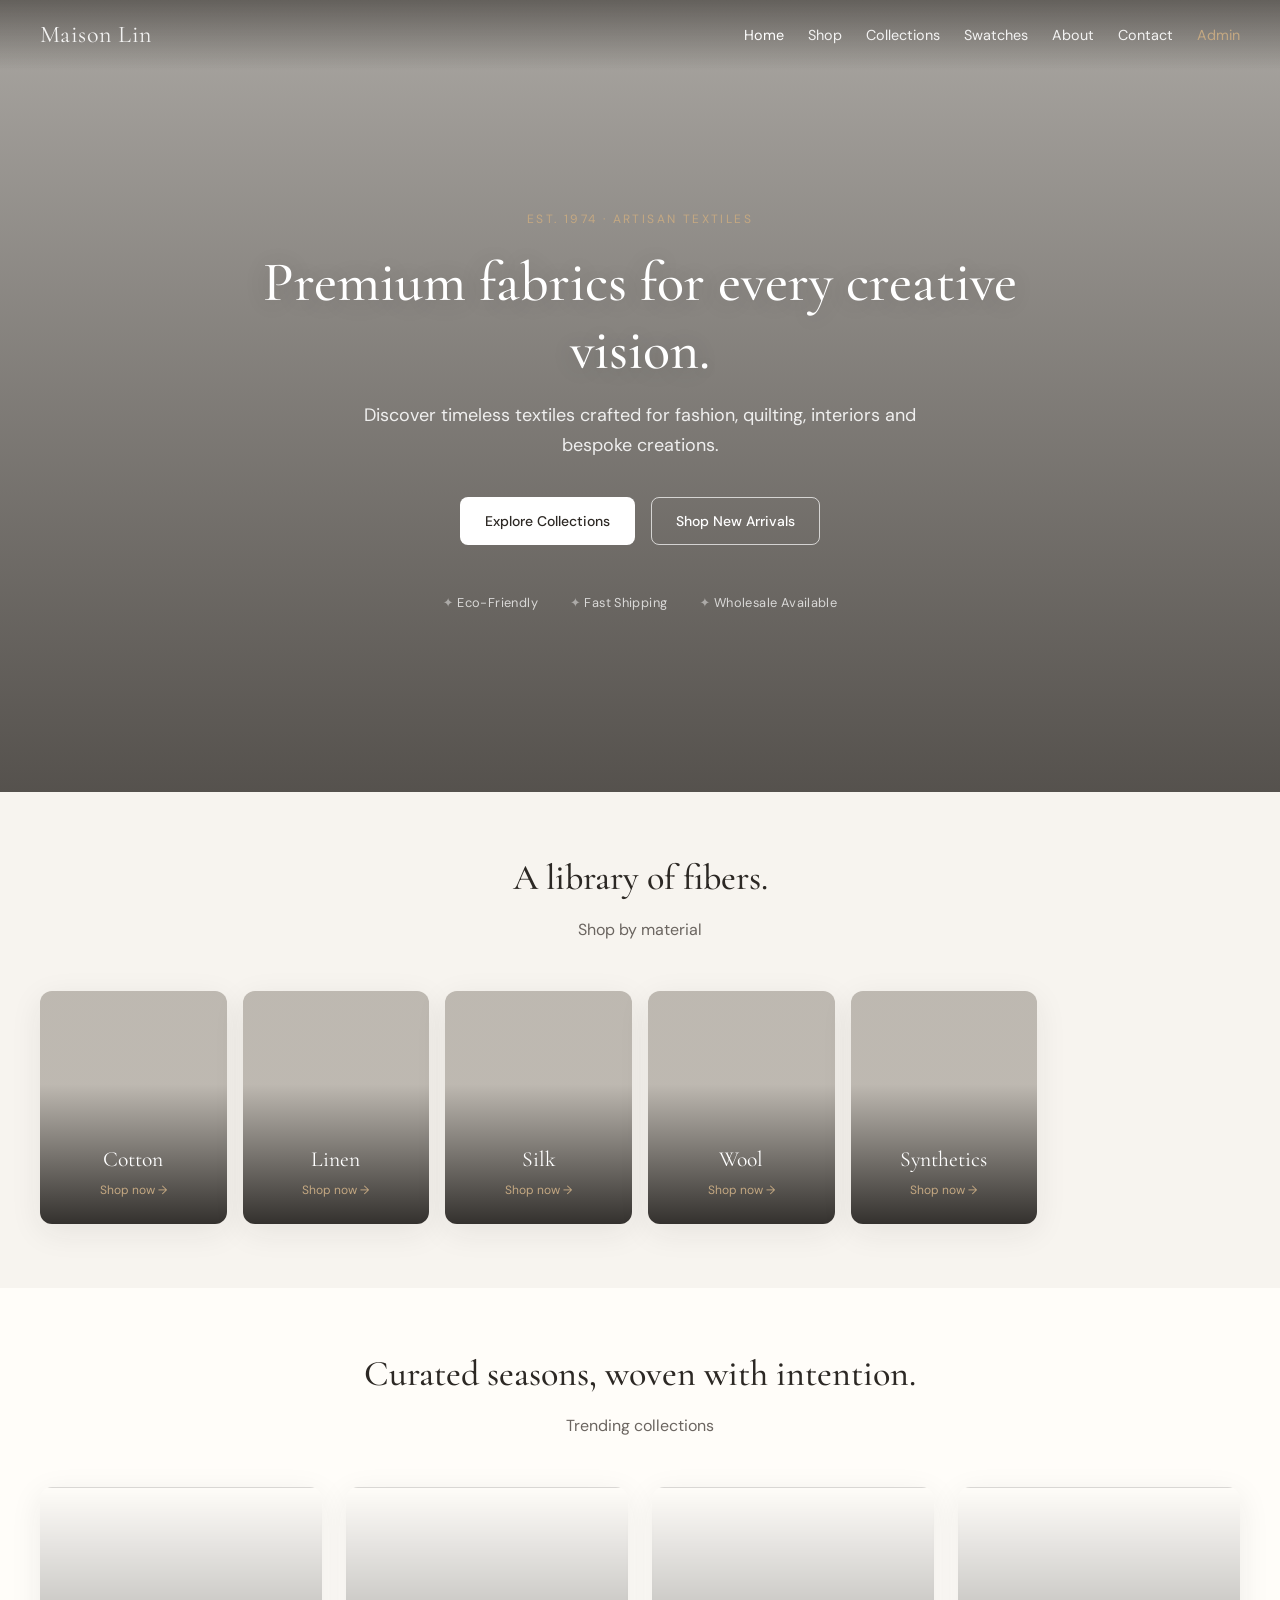
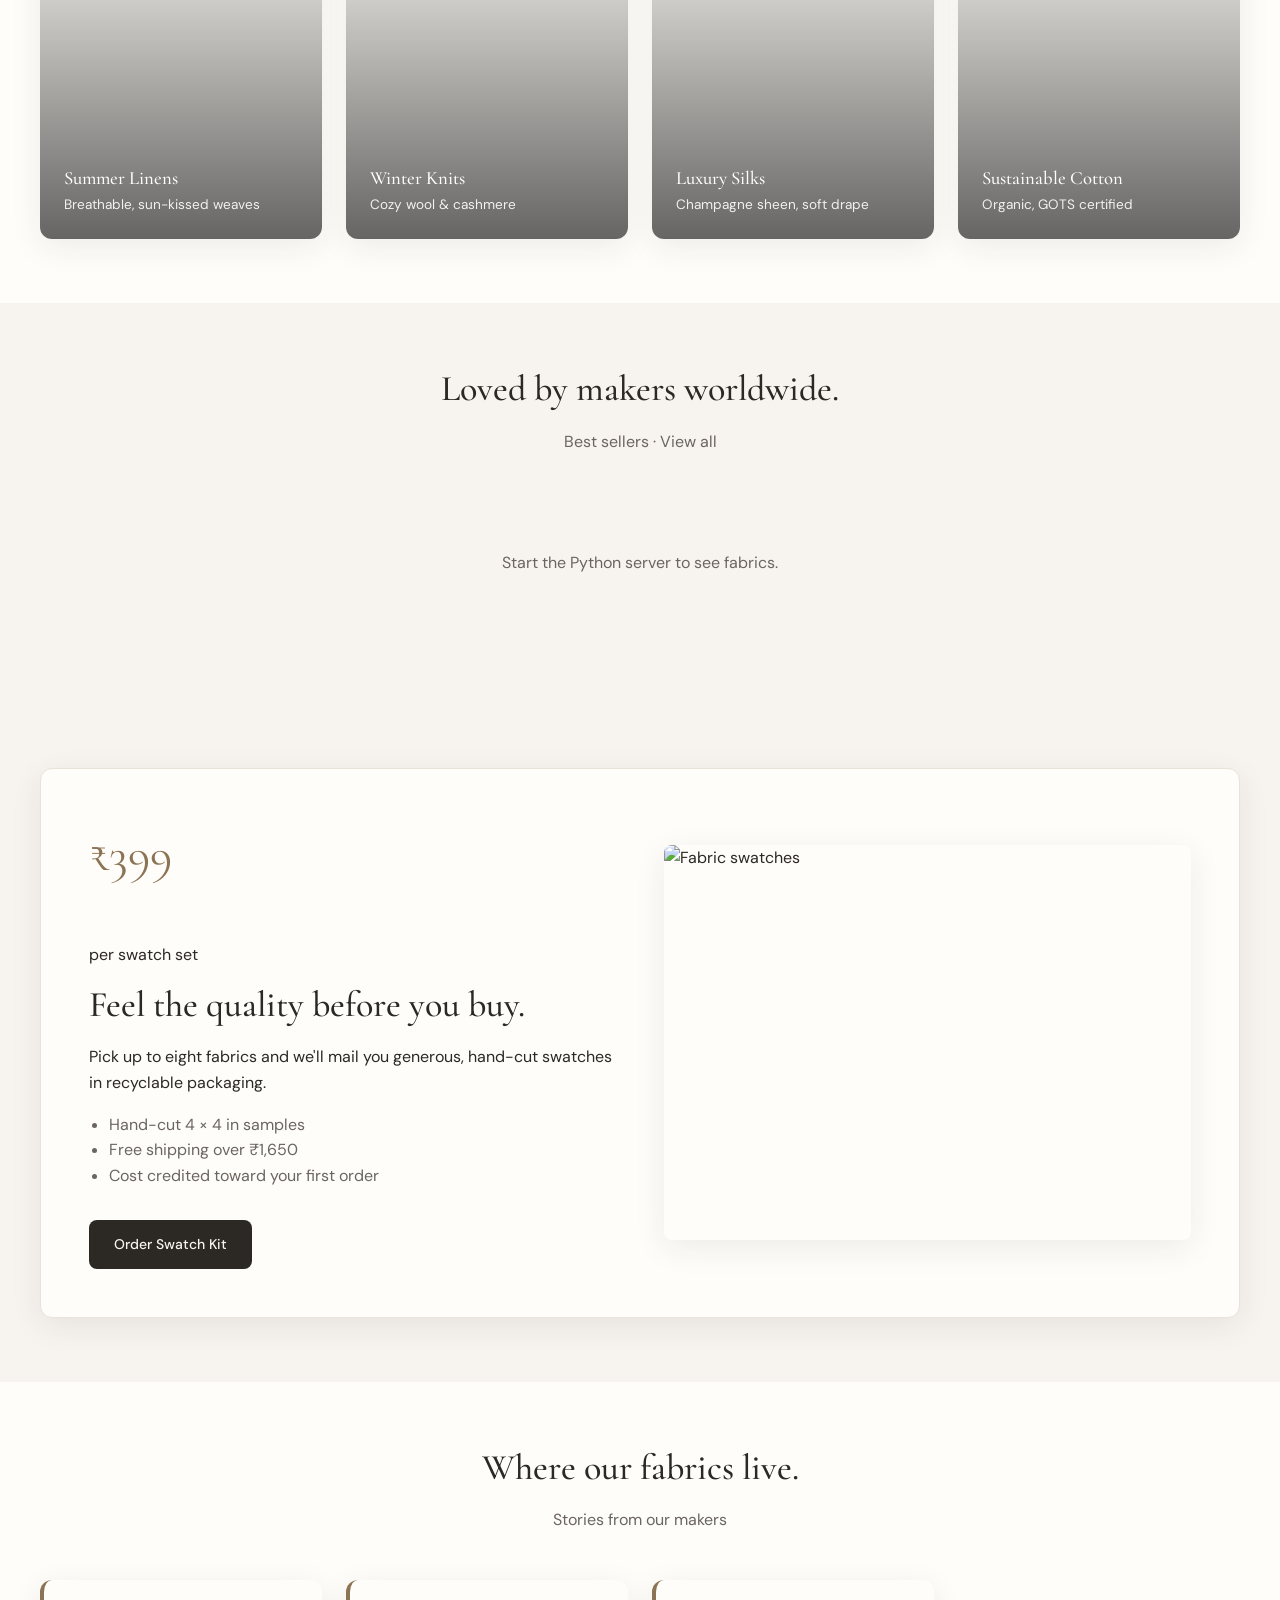
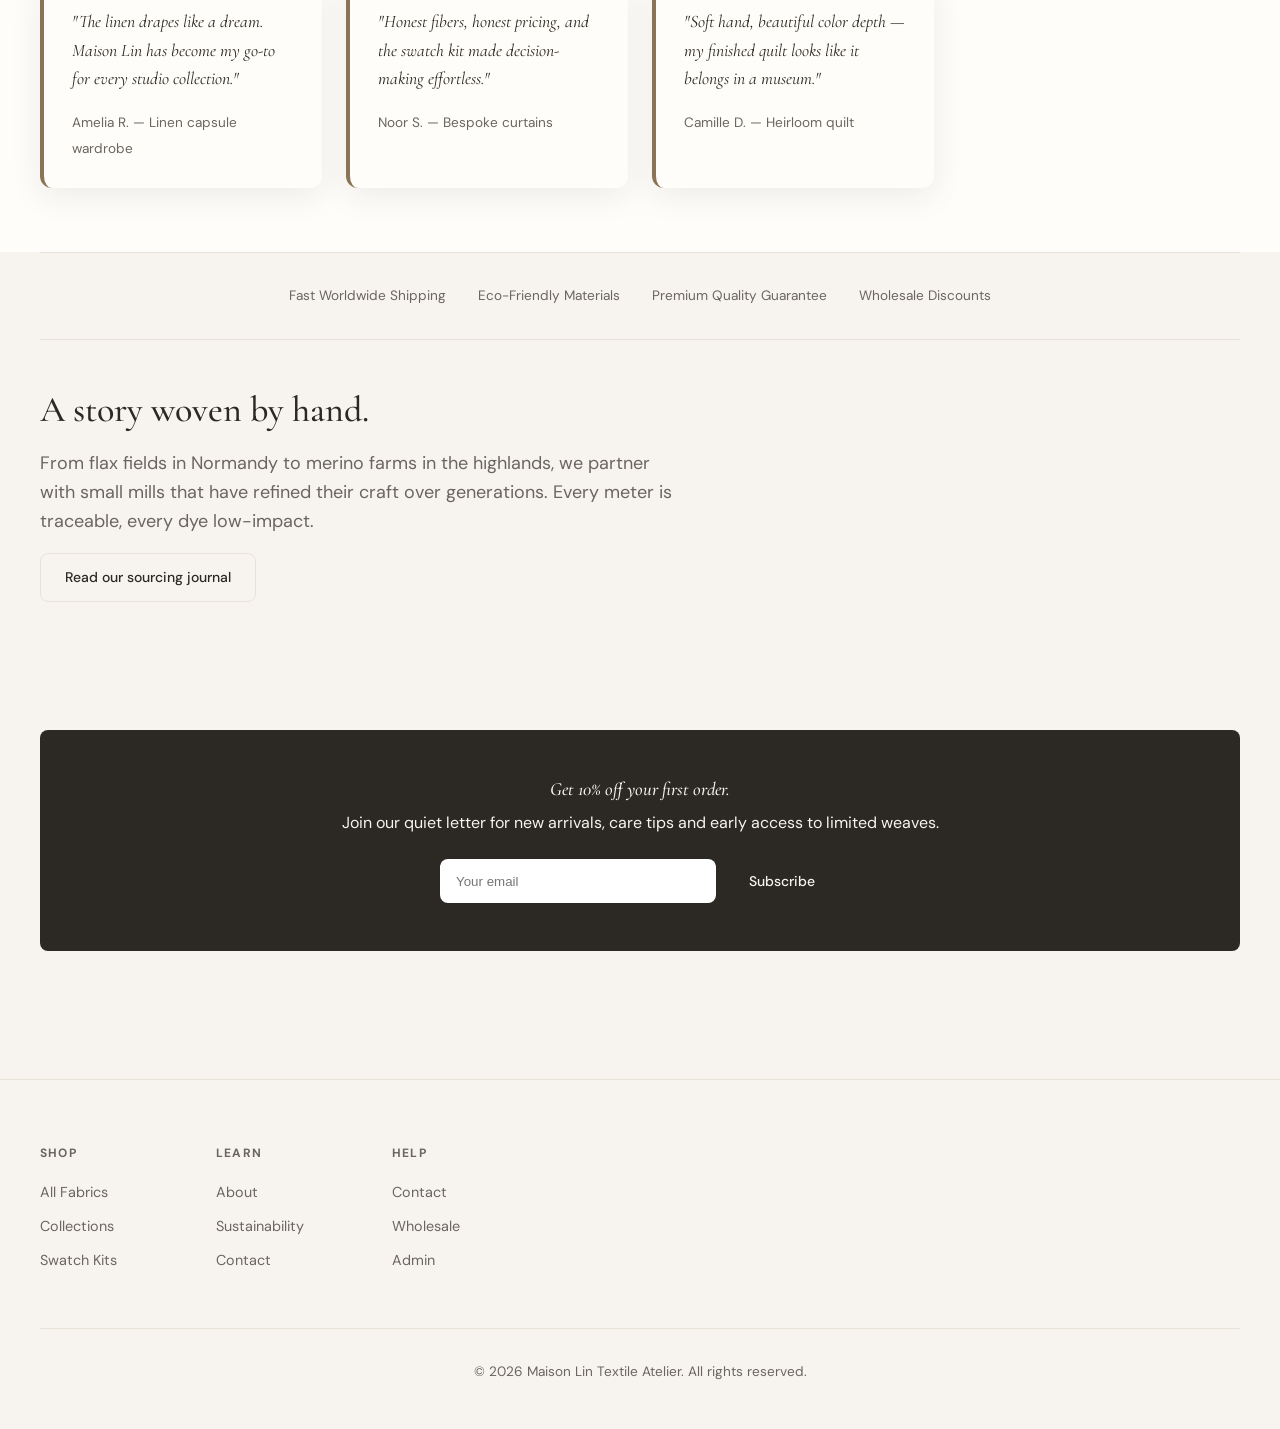
==== frontend/index.html @ 92f647b7 "Initial commit: prepare repo for push (ignore env and uploads)" ====
<!DOCTYPE html>
<html lang="en">
<head>
  <meta charset="UTF-8" />
  <meta name="viewport" content="width=device-width, initial-scale=1.0" />
  <title>Maison Lin — Premium Fabrics</title>
  <link rel="preconnect" href="https://fonts.googleapis.com" />
  <link rel="preconnect" href="https://fonts.gstatic.com" crossorigin />
  <link href="https://fonts.googleapis.com/css2?family=Cormorant+Garamond:ital,wght@0,400;0,500;1,400&family=DM+Sans:wght@400;500&display=swap" rel="stylesheet" />
  <link rel="stylesheet" href="css/styles.css" />
</head>
<body class="page-home">
  <header class="site-header site-header--transparent">
    <div class="container site-header__inner">
      <a href="index.html" class="logo">Maison Lin</a>
      <nav class="nav">
        <a href="index.html" class="is-active">Home</a>
        <a href="shop.html">Shop</a>
        <a href="collections.html">Collections</a>
        <a href="swatches.html">Swatches</a>
        <a href="about.html">About</a>
        <a href="contact.html">Contact</a>
        <a href="admin.html" class="nav-admin">Admin</a>
      </nav>
    </div>
  </header>

  <main>
    <section class="hero-banner">
      <div class="hero-banner__bg" aria-hidden="true"></div>
      <div class="hero-banner__content container">
        <p class="hero__eyebrow">Est. 1974 · Artisan textiles</p>
        <h1>Premium fabrics for every creative vision.</h1>
        <p class="hero__subtitle">Discover timeless textiles crafted for fashion, quilting, interiors and bespoke creations.</p>
        <div class="hero__actions">
          <a href="collections.html" class="btn btn--light">Explore Collections</a>
          <a href="shop.html" class="btn btn--outline-light">Shop New Arrivals</a>
        </div>
        <div class="hero__badges">
          <span>Eco-Friendly</span>
          <span>Fast Shipping</span>
          <span>Wholesale Available</span>
        </div>
      </div>
    </section>

    <section class="section container">
      <div class="section__header">
        <h2>A library of fibers.</h2>
        <p>Shop by material</p>
      </div>
      <div class="material-grid">
        <a href="shop.html?material=Cotton" class="material-tile material-tile--cotton"><span>Cotton</span><small>Shop now →</small></a>
        <a href="shop.html?material=Linen" class="material-tile material-tile--linen"><span>Linen</span><small>Shop now →</small></a>
        <a href="shop.html?material=Silk" class="material-tile material-tile--silk"><span>Silk</span><small>Shop now →</small></a>
        <a href="shop.html?material=Wool" class="material-tile material-tile--wool"><span>Wool</span><small>Shop now →</small></a>
        <a href="shop.html?material=Synthetic" class="material-tile material-tile--synthetic"><span>Synthetics</span><small>Shop now →</small></a>
      </div>
    </section>

    <section class="section section--alt">
      <div class="container">
        <div class="section__header">
          <h2>Curated seasons, woven with intention.</h2>
          <p>Trending collections</p>
        </div>
        <div class="collection-cards">
          <a href="shop.html?material=Linen" class="collection-card" style="background-image:linear-gradient(to top,rgba(0,0,0,.6),transparent),url(https://ivory-weave-emporium.lovable.app/assets/coll-summer-DHcWFAnR.jpg)">
            <div><h3>Summer Linens</h3><p>Breathable, sun-kissed weaves</p></div>
          </a>
          <a href="shop.html?material=Wool" class="collection-card" style="background-image:linear-gradient(to top,rgba(0,0,0,.6),transparent),url(https://ivory-weave-emporium.lovable.app/assets/coll-winter-CS2j2F5r.jpg)">
            <div><h3>Winter Knits</h3><p>Cozy wool &amp; cashmere</p></div>
          </a>
          <a href="shop.html?material=Silk" class="collection-card" style="background-image:linear-gradient(to top,rgba(0,0,0,.6),transparent),url(https://ivory-weave-emporium.lovable.app/assets/coll-silk-BgEM3K8B.jpg)">
            <div><h3>Luxury Silks</h3><p>Champagne sheen, soft drape</p></div>
          </a>
          <a href="shop.html?material=Cotton" class="collection-card" style="background-image:linear-gradient(to top,rgba(0,0,0,.6),transparent),url(https://ivory-weave-emporium.lovable.app/assets/coll-cotton-BAh_OUdh.jpg)">
            <div><h3>Sustainable Cotton</h3><p>Organic, GOTS certified</p></div>
          </a>
        </div>
      </div>
    </section>

    <section class="section container">
      <div class="section__header">
        <h2>Loved by makers worldwide.</h2>
        <p>Best sellers · <a href="shop.html">View all</a></p>
      </div>
      <div id="bestsellers-grid" class="product-grid"></div>
    </section>

    <section class="section container">
      <div class="swatch-cta">
        <div>
          <p class="swatch-cta__price">₹399</p>
          <p>per swatch set</p>
          <h2>Feel the quality before you buy.</h2>
          <p>Pick up to eight fabrics and we'll mail you generous, hand-cut swatches in recyclable packaging.</p>
          <ul>
            <li>Hand-cut 4 × 4 in samples</li>
            <li>Free shipping over ₹1,650</li>
            <li>Cost credited toward your first order</li>
          </ul>
          <a href="swatches.html" class="btn btn--primary" style="margin-top:1rem">Order Swatch Kit</a>
        </div>
        <div>
          <img src="https://ivory-weave-emporium.lovable.app/assets/cat-linen-f832LvE8.jpg" alt="Fabric swatches" class="swatch-cta__img" />
        </div>
      </div>
    </section>

    <section class="section section--alt">
      <div class="container">
        <div class="section__header">
          <h2>Where our fabrics live.</h2>
          <p>Stories from our makers</p>
        </div>
        <div class="testimonials">
          <article class="testimonial">
            <blockquote>"The linen drapes like a dream. Maison Lin has become my go-to for every studio collection."</blockquote>
            <cite>Amelia R. — Linen capsule wardrobe</cite>
          </article>
          <article class="testimonial">
            <blockquote>"Honest fibers, honest pricing, and the swatch kit made decision-making effortless."</blockquote>
            <cite>Noor S. — Bespoke curtains</cite>
          </article>
          <article class="testimonial">
            <blockquote>"Soft hand, beautiful color depth — my finished quilt looks like it belongs in a museum."</blockquote>
            <cite>Camille D. — Heirloom quilt</cite>
          </article>
        </div>
      </div>
    </section>

    <div class="features-bar container">
      <span>Fast Worldwide Shipping</span>
      <span>Eco-Friendly Materials</span>
      <span>Premium Quality Guarantee</span>
      <span>Wholesale Discounts</span>
    </div>

    <section class="section container content-page">
      <h2>A story woven by hand.</h2>
      <p class="lead">From flax fields in Normandy to merino farms in the highlands, we partner with small mills that have refined their craft over generations. Every meter is traceable, every dye low-impact.</p>
      <a href="about.html" class="btn btn--ghost">Read our sourcing journal</a>
    </section>

    <section class="section container">
      <div class="newsletter">
        <h3>Get <em>10% off</em> your first order.</h3>
        <p>Join our quiet letter for new arrivals, care tips and early access to limited weaves.</p>
        <form onsubmit="event.preventDefault();alert('Thank you for subscribing!');">
          <input type="email" placeholder="Your email" required />
          <button type="submit" class="btn btn--primary">Subscribe</button>
        </form>
      </div>
    </section>
  </main>

  <footer class="site-footer">
    <div class="container">
      <div class="footer-grid">
        <div>
          <h4>Shop</h4>
          <ul>
            <li><a href="shop.html">All Fabrics</a></li>
            <li><a href="collections.html">Collections</a></li>
            <li><a href="swatches.html">Swatch Kits</a></li>
          </ul>
        </div>
        <div>
          <h4>Learn</h4>
          <ul>
            <li><a href="about.html">About</a></li>
            <li><a href="about.html">Sustainability</a></li>
            <li><a href="contact.html">Contact</a></li>
          </ul>
        </div>
        <div>
          <h4>Help</h4>
          <ul>
            <li><a href="contact.html">Contact</a></li>
            <li><a href="contact.html">Wholesale</a></li>
            <li><a href="admin.html">Admin</a></li>
          </ul>
        </div>
      </div>
      <p class="footer-bottom">© 2026 Maison Lin Textile Atelier. All rights reserved.</p>
    </div>
  </footer>

  <script src="js/api.js"></script>
  <script src="js/home.js"></script>
</body>
</html>
---- frontend/css/styles.css ----
/* Maison Lin — Fabric Atelier */

:root {
  --bg: #f7f4ef;
  --bg-card: #fffdf9;
  --text: #2c2824;
  --text-muted: #6b6560;
  --accent: #8b7355;
  --accent-dark: #5c4a38;
  --accent-light: #c4a882;
  --border: #e8e2d9;
  --serif: "Cormorant Garamond", "Georgia", serif;
  --sans: "DM Sans", system-ui, sans-serif;
  --radius: 8px;
  --radius-lg: 12px;
  --shadow: 0 8px 32px rgba(44, 40, 36, 0.08);
  --shadow-lg: 0 16px 48px rgba(44, 40, 36, 0.12);
  --max: 1200px;
  --hero-img: url("https://ivory-weave-emporium.lovable.app/assets/cat-linen-f832LvE8.jpg");
}

*,
*::before,
*::after {
  box-sizing: border-box;
}

html {
  scroll-behavior: smooth;
}

body {
  margin: 0;
  font-family: var(--sans);
  font-size: 16px;
  line-height: 1.6;
  color: var(--text);
  background: var(--bg);
}

img {
  max-width: 100%;
  height: auto;
  display: block;
}

a {
  color: inherit;
  text-decoration: none;
}

h1, h2, h3 {
  font-family: var(--serif);
  font-weight: 500;
  line-height: 1.2;
  margin: 0 0 0.5em;
}

h1 { font-size: clamp(2.25rem, 5vw, 3.5rem); }
h2 { font-size: clamp(1.75rem, 3vw, 2.25rem); }

p { margin: 0 0 1em; }

.container {
  width: min(100% - 2rem, var(--max));
  margin-inline: auto;
}

/* Header */
.site-header {
  position: sticky;
  top: 0;
  z-index: 100;
  background: rgba(247, 244, 239, 0.95);
  backdrop-filter: blur(12px);
  border-bottom: 1px solid var(--border);
  transition: background 0.3s;
}

.site-header--transparent {
  position: fixed;
  left: 0;
  right: 0;
  background: linear-gradient(to bottom, rgba(30, 26, 22, 0.5), transparent);
  backdrop-filter: none;
  border-bottom: none;
}

.page-home .site-header--transparent .logo,
.page-home .site-header--transparent .nav a {
  color: rgba(255, 255, 255, 0.9);
}

.page-home .site-header--transparent .nav a:hover,
.page-home .site-header--transparent .nav a.is-active {
  color: #fff;
}

.page-home .site-header--transparent .nav-admin {
  color: var(--accent-light) !important;
}

.site-header__inner {
  display: flex;
  align-items: center;
  justify-content: space-between;
  padding: 1rem 0;
  gap: 1rem;
}

.logo {
  font-family: var(--serif);
  font-size: 1.5rem;
  letter-spacing: 0.02em;
}

.nav {
  display: flex;
  gap: 1.5rem;
  flex-wrap: wrap;
}

.nav a {
  font-size: 0.9rem;
  color: var(--text-muted);
  transition: color 0.2s;
}

.nav a:hover,
.nav a.is-active {
  color: var(--text);
}

.nav-admin {
  color: var(--accent) !important;
}

/* Buttons */
.btn {
  display: inline-flex;
  align-items: center;
  justify-content: center;
  padding: 0.75rem 1.5rem;
  font-family: var(--sans);
  font-size: 0.875rem;
  font-weight: 500;
  border: 1px solid transparent;
  border-radius: var(--radius);
  cursor: pointer;
  transition: all 0.2s;
}

.btn--primary {
  background: var(--text);
  color: var(--bg);
}

.btn--primary:hover {
  background: var(--accent-dark);
}

.btn--ghost {
  background: transparent;
  border-color: var(--border);
  color: var(--text);
}

.btn--ghost:hover {
  border-color: var(--text);
}

.btn--danger {
  background: #8b3a3a;
  color: #fff;
  border: none;
}

.btn--sm {
  padding: 0.4rem 0.75rem;
  font-size: 0.8rem;
}

.btn--block {
  width: 100%;
}

.btn--light {
  background: #fff;
  color: var(--text);
}

.btn--light:hover {
  background: var(--bg);
  transform: translateY(-1px);
}

.btn--outline-light {
  background: transparent;
  border: 1px solid rgba(255, 255, 255, 0.7);
  color: #fff;
}

.btn--outline-light:hover {
  background: rgba(255, 255, 255, 0.12);
  border-color: #fff;
}

.btn {
  transition: all 0.25s ease;
}

/* Hero banner (home) */
.hero-banner {
  position: relative;
  min-height: 88vh;
  display: flex;
  align-items: center;
  justify-content: center;
  overflow: hidden;
}

.hero-banner__bg {
  position: absolute;
  inset: 0;
  background-image: var(--hero-img);
  background-size: cover;
  background-position: center 30%;
  background-repeat: no-repeat;
  transform: scale(1.02);
}

.hero-banner__bg::after {
  content: "";
  position: absolute;
  inset: 0;
  background: linear-gradient(
    180deg,
    rgba(30, 26, 22, 0.35) 0%,
    rgba(30, 26, 22, 0.55) 50%,
    rgba(30, 26, 22, 0.75) 100%
  );
}

.hero-banner__content {
  position: relative;
  z-index: 2;
  text-align: center;
  color: #fff;
  padding: 7rem 1rem 5rem;
  max-width: 52rem;
}

.hero-banner h1 {
  color: #fff;
  text-shadow: 0 2px 24px rgba(0, 0, 0, 0.2);
  margin-bottom: 1rem;
}

.hero__subtitle {
  font-size: 1.125rem;
  color: rgba(255, 255, 255, 0.88);
  max-width: 36rem;
  margin: 0 auto 0.5rem;
  line-height: 1.7;
}

.hero__eyebrow {
  font-size: 0.75rem;
  letter-spacing: 0.2em;
  text-transform: uppercase;
  color: var(--accent-light);
  margin-bottom: 1.25rem;
}

.hero__actions {
  display: flex;
  gap: 1rem;
  justify-content: center;
  flex-wrap: wrap;
  margin-top: 2.25rem;
}

.hero__badges {
  display: flex;
  gap: 2rem;
  justify-content: center;
  flex-wrap: wrap;
  margin-top: 3rem;
  font-size: 0.8rem;
  color: rgba(255, 255, 255, 0.75);
  letter-spacing: 0.03em;
}

.hero__badges span::before {
  content: "✦ ";
  opacity: 0.6;
}

/* Legacy hero (other pages) */
.hero {
  padding: 4rem 0 5rem;
  text-align: center;
}

/* Sections */
.section {
  padding: 4rem 0;
}

.section--alt {
  background: var(--bg-card);
}

.section__header {
  text-align: center;
  max-width: 36rem;
  margin: 0 auto 3rem;
}

.section__header p {
  color: var(--text-muted);
}

/* Material tiles */
.material-grid {
  display: grid;
  grid-template-columns: repeat(auto-fill, minmax(160px, 1fr));
  gap: 1rem;
}

.material-tile {
  aspect-ratio: 4/5;
  background-color: var(--border);
  background-size: cover;
  background-position: center;
  border-radius: var(--radius-lg);
  display: flex;
  flex-direction: column;
  align-items: center;
  justify-content: flex-end;
  padding: 1.5rem;
  position: relative;
  overflow: hidden;
  transition: transform 0.3s ease, box-shadow 0.3s ease;
  box-shadow: var(--shadow);
  color: #fff;
}

.material-tile::before {
  content: "";
  position: absolute;
  inset: 0;
  background: linear-gradient(to top, rgba(20, 18, 16, 0.85) 0%, rgba(20, 18, 16, 0.2) 60%);
  transition: opacity 0.3s;
}

.material-tile:hover {
  transform: translateY(-6px);
  box-shadow: var(--shadow-lg);
}

.material-tile:hover::before {
  background: linear-gradient(to top, rgba(20, 18, 16, 0.9) 0%, rgba(20, 18, 16, 0.35) 70%);
}

.material-tile span,
.material-tile small {
  position: relative;
  z-index: 1;
}

.material-tile span {
  font-family: var(--serif);
  font-size: 1.35rem;
}

.material-tile small {
  font-size: 0.75rem;
  color: var(--accent-light);
  margin-top: 0.25rem;
}

.material-tile--cotton {
  background-image: url("https://ivory-weave-emporium.lovable.app/assets/cat-cotton-mljruhGk.jpg");
}

.material-tile--linen {
  background-image: url("https://ivory-weave-emporium.lovable.app/assets/cat-linen-f832LvE8.jpg");
}

.material-tile--silk {
  background-image: url("https://ivory-weave-emporium.lovable.app/assets/cat-silk-BJp8dj0T.jpg");
}

.material-tile--wool {
  background-image: url("https://ivory-weave-emporium.lovable.app/assets/cat-wool-DdISQokk.jpg");
}

.material-tile--synthetic {
  background-image: url("https://ivory-weave-emporium.lovable.app/assets/cat-synthetic-DbaEibcz.jpg");
}

/* Product grid */
.product-grid {
  display: grid;
  grid-template-columns: repeat(auto-fill, minmax(240px, 1fr));
  gap: 1.5rem;
}

.product-card {
  background: var(--bg-card);
  border-radius: var(--radius-lg);
  overflow: hidden;
  box-shadow: var(--shadow);
  transition: transform 0.3s ease, box-shadow 0.3s ease;
  border: 1px solid rgba(232, 226, 217, 0.6);
}

.product-card:hover {
  transform: translateY(-2px);
}

.product-card__image-wrap {
  display: block;
  position: relative;
  aspect-ratio: 3/4;
  overflow: hidden;
}

.product-card__image-wrap img {
  width: 100%;
  height: 100%;
  object-fit: cover;
}

.product-card__overlay {
  position: absolute;
  inset: 0;
  background: rgba(44, 40, 36, 0.35);
  display: flex;
  align-items: center;
  justify-content: center;
  opacity: 0;
  transition: opacity 0.2s;
}

.product-card:hover .product-card__overlay {
  opacity: 1;
}

.product-card__body {
  padding: 1rem 1.25rem 1.25rem;
}

.product-card__title {
  font-family: var(--serif);
  font-size: 1.1rem;
  display: block;
  margin-bottom: 0.25rem;
}

.product-card__meta {
  font-size: 0.8rem;
  color: var(--text-muted);
  margin: 0;
}

.product-card__price {
  font-weight: 500;
  margin: 0.25rem 0 0;
}

/* Shop page */
.shop-header {
  padding: 5rem 0 2.5rem;
  text-align: center;
  background: linear-gradient(180deg, #ebe6de 0%, var(--bg) 100%);
  margin: 0 calc(-1 * min(1rem, 50vw - 600px));
  padding-left: 1rem;
  padding-right: 1rem;
}

.shop-header h1 {
  font-size: clamp(2rem, 4vw, 2.75rem);
}

.shop-header p {
  color: var(--text-muted);
}

.filters {
  display: flex;
  flex-wrap: wrap;
  gap: 2rem;
  justify-content: center;
  padding: 1.5rem 0 2rem;
  border-bottom: 1px solid var(--border);
  margin-bottom: 2rem;
}

.filter-group h4 {
  font-size: 0.75rem;
  text-transform: uppercase;
  letter-spacing: 0.1em;
  color: var(--text-muted);
  margin: 0 0 0.5rem;
  font-family: var(--sans);
  font-weight: 500;
}

.filter-pills {
  display: flex;
  flex-wrap: wrap;
  gap: 0.5rem;
}

.filter-pills button {
  padding: 0.35rem 0.75rem;
  font-size: 0.8rem;
  background: transparent;
  border: 1px solid var(--border);
  border-radius: 999px;
  cursor: pointer;
  font-family: var(--sans);
  transition: all 0.2s;
}

.filter-pills button:hover,
.filter-pills button.is-active {
  background: var(--text);
  color: var(--bg);
  border-color: var(--text);
}

.search-bar {
  max-width: 320px;
  margin: 0 auto 2rem;
}

.search-bar input {
  width: 100%;
  padding: 0.75rem 1rem;
  border: 1px solid var(--border);
  border-radius: var(--radius);
  font-family: var(--sans);
  background: var(--bg-card);
}

/* Product detail */
.breadcrumb {
  font-size: 0.85rem;
  color: var(--text-muted);
  margin-bottom: 2rem;
}

.breadcrumb a:hover {
  color: var(--text);
}

.product-detail {
  display: grid;
  grid-template-columns: 1fr 1fr;
  gap: 3rem;
  align-items: start;
}

@media (max-width: 768px) {
  .product-detail {
    grid-template-columns: 1fr;
  }
}

.product-detail__image {
  border-radius: var(--radius);
  overflow: hidden;
  background: var(--border);
}

.product-detail__image img {
  width: 100%;
  aspect-ratio: 3/4;
  object-fit: cover;
}

.tag {
  display: inline-block;
  font-size: 0.75rem;
  text-transform: uppercase;
  letter-spacing: 0.08em;
  color: var(--accent);
  margin-bottom: 0.5rem;
}

.product-detail__reviews {
  color: var(--text-muted);
  font-size: 0.9rem;
}

.product-detail__price {
  font-size: 1.5rem;
  font-weight: 500;
  margin: 1rem 0;
}

.product-detail__desc {
  color: var(--text-muted);
  margin-bottom: 1.5rem;
}

.spec-list {
  display: grid;
  grid-template-columns: repeat(2, 1fr);
  gap: 0.75rem 1.5rem;
  margin: 0 0 2rem;
  font-size: 0.9rem;
}

.spec-list dt {
  color: var(--text-muted);
  font-weight: 400;
}

.spec-list dd {
  margin: 0;
  font-weight: 500;
}

.trust-badges {
  list-style: none;
  padding: 0;
  margin: 1.5rem 0 0;
  font-size: 0.85rem;
  color: var(--text-muted);
}

.trust-badges li {
  padding: 0.25rem 0;
}

/* Collections / content pages */
.content-page {
  padding: 3rem 0 4rem;
}

.content-page .lead {
  font-size: 1.125rem;
  color: var(--text-muted);
  max-width: 40rem;
}

.collection-cards {
  display: grid;
  grid-template-columns: repeat(auto-fill, minmax(260px, 1fr));
  gap: 1.5rem;
  margin-top: 2rem;
}

.collection-card {
  position: relative;
  border-radius: var(--radius-lg);
  overflow: hidden;
  aspect-ratio: 4/5;
  display: flex;
  align-items: flex-end;
  padding: 1.5rem;
  color: #fff;
  background-size: cover;
  background-position: center;
  box-shadow: var(--shadow);
  transition: transform 0.3s ease, box-shadow 0.3s ease;
}

.collection-card:hover {
  transform: translateY(-4px);
  box-shadow: var(--shadow-lg);
}

.collection-card h3 {
  color: #fff;
  margin: 0;
}

.collection-card p {
  font-size: 0.85rem;
  opacity: 0.9;
  margin: 0.25rem 0 0;
}

/* Swatch CTA */
.swatch-cta {
  display: grid;
  grid-template-columns: 1fr 1fr;
  gap: 3rem;
  align-items: center;
  background: var(--bg-card);
  padding: 3rem;
  border-radius: var(--radius-lg);
  box-shadow: var(--shadow);
  border: 1px solid var(--border);
}

.swatch-cta img,
.swatch-cta__img {
  border-radius: var(--radius);
  box-shadow: var(--shadow);
  width: 100%;
  aspect-ratio: 4/3;
  object-fit: cover;
}

@media (max-width: 768px) {
  .swatch-cta {
    grid-template-columns: 1fr;
  }
}

.swatch-cta__price {
  font-family: var(--serif);
  font-size: 3rem;
  color: var(--accent);
}

.swatch-cta ul {
  padding-left: 1.25rem;
  color: var(--text-muted);
}

/* Contact form */
.contact-form {
  max-width: 28rem;
  margin-top: 2rem;
}

.contact-form label {
  display: block;
  font-size: 0.85rem;
  margin-bottom: 0.35rem;
}

.contact-form input,
.contact-form textarea,
.admin-form input,
.admin-form select,
.admin-form textarea,
.stacked-form input {
  width: 100%;
  padding: 0.75rem 1rem;
  margin-bottom: 0;
  border: 1px solid var(--border);
  border-radius: var(--radius);
  font-family: var(--sans);
  font-size: 0.95rem;
  background: var(--bg);
  transition: border-color 0.2s, box-shadow 0.2s;
}

.contact-form input:focus,
.contact-form textarea:focus,
.admin-form input:focus,
.admin-form select:focus,
.admin-form textarea:focus,
.stacked-form input:focus {
  outline: none;
  border-color: var(--accent);
  box-shadow: 0 0 0 3px rgba(139, 115, 85, 0.15);
}

/* Stacked forms (admin login, etc.) */
.stacked-form .form-field,
.admin-form .form-row > div {
  margin-bottom: 1.25rem;
}

.stacked-form label,
.admin-form label,
.admin-login label {
  display: block;
  font-size: 0.8rem;
  font-weight: 500;
  letter-spacing: 0.04em;
  text-transform: uppercase;
  color: var(--text-muted);
  margin-bottom: 0.45rem;
}

.admin-form .form-row {
  gap: 1rem 1.25rem;
  margin-bottom: 0.25rem;
}

/* Newsletter */
.newsletter {
  text-align: center;
  padding: 3rem;
  background: var(--text);
  color: var(--bg);
  border-radius: var(--radius);
}

.newsletter h3 {
  color: var(--bg);
  font-style: italic;
}

.newsletter form {
  display: flex;
  gap: 0.5rem;
  max-width: 400px;
  margin: 1.5rem auto 0;
  flex-wrap: wrap;
  justify-content: center;
}

.newsletter input {
  flex: 1;
  min-width: 200px;
  padding: 0.75rem 1rem;
  border: none;
  border-radius: var(--radius);
}

/* Footer */
.site-footer {
  padding: 4rem 0 2rem;
  border-top: 1px solid var(--border);
  margin-top: 4rem;
}

.footer-grid {
  display: grid;
  grid-template-columns: repeat(auto-fill, minmax(140px, 1fr));
  gap: 2rem;
  margin-bottom: 3rem;
}

.footer-grid h4 {
  font-size: 0.75rem;
  text-transform: uppercase;
  letter-spacing: 0.1em;
  color: var(--text-muted);
  margin: 0 0 1rem;
  font-family: var(--sans);
}

.footer-grid ul {
  list-style: none;
  padding: 0;
  margin: 0;
}

.footer-grid li {
  margin-bottom: 0.5rem;
}

.footer-grid a {
  font-size: 0.9rem;
  color: var(--text-muted);
}

.footer-grid a:hover {
  color: var(--text);
}

.footer-bottom {
  text-align: center;
  font-size: 0.85rem;
  color: var(--text-muted);
  padding-top: 2rem;
  border-top: 1px solid var(--border);
}

/* Admin */
.admin-page {
  min-height: 80vh;
  padding: 3rem 0;
}

.admin-login {
  max-width: 420px;
  margin: 4rem auto;
  padding: 2.75rem 2.5rem;
  background: var(--bg-card);
  border-radius: var(--radius-lg);
  box-shadow: var(--shadow-lg);
  border: 1px solid var(--border);
}

.admin-login h1 {
  text-align: center;
  font-size: 2.25rem;
  margin-bottom: 0.25rem;
}

.admin-login .stacked-form {
  margin-top: 1.5rem;
}

.admin-login .btn--block {
  margin-top: 0.5rem;
  padding: 0.9rem;
}

.admin-login__subtitle {
  text-align: center;
  color: var(--text-muted);
  margin: 0 0 0.5rem;
  font-size: 0.95rem;
}

.admin-page {
  background: linear-gradient(180deg, var(--bg) 0%, #efe9e0 100%);
  min-height: calc(100vh - 80px);
}

.error-msg {
  color: #8b3a3a;
  font-size: 0.9rem;
  margin-top: 0.5rem;
}

.admin-dashboard h1 {
  margin-bottom: 0.5rem;
}

.admin-form {
  background: var(--bg-card);
  padding: 2rem;
  border-radius: var(--radius);
  margin: 2rem 0;
  box-shadow: var(--shadow);
}

.admin-form .form-row {
  display: grid;
  grid-template-columns: repeat(auto-fill, minmax(200px, 1fr));
  gap: 0 1rem;
}

.admin-table-wrap {
  overflow-x: auto;
}

.admin-table {
  width: 100%;
  border-collapse: collapse;
  font-size: 0.9rem;
}

.admin-table th,
.admin-table td {
  padding: 0.75rem;
  text-align: left;
  border-bottom: 1px solid var(--border);
}

.admin-thumb {
  width: 48px;
  height: 48px;
  object-fit: cover;
  border-radius: var(--radius);
}

.admin-actions {
  display: flex;
  gap: 0.5rem;
}

.admin-header {
  display: flex;
  justify-content: space-between;
  align-items: center;
  flex-wrap: wrap;
  gap: 1rem;
}

.hidden {
  display: none !important;
}

.empty-state {
  text-align: center;
  color: var(--text-muted);
  padding: 3rem;
  grid-column: 1 / -1;
}

/* Testimonials */
.testimonials {
  display: grid;
  grid-template-columns: repeat(auto-fill, minmax(280px, 1fr));
  gap: 1.5rem;
}

.testimonial {
  background: var(--bg-card);
  padding: 1.75rem;
  border-radius: var(--radius-lg);
  border-left: 4px solid var(--accent);
  box-shadow: var(--shadow);
}

.testimonial blockquote {
  margin: 0 0 1rem;
  font-family: var(--serif);
  font-size: 1.1rem;
  font-style: italic;
}

.testimonial cite {
  font-size: 0.85rem;
  color: var(--text-muted);
  font-style: normal;
}

.features-bar {
  display: flex;
  flex-wrap: wrap;
  justify-content: center;
  gap: 2rem;
  padding: 2rem 0;
  font-size: 0.85rem;
  color: var(--text-muted);
  border-top: 1px solid var(--border);
  border-bottom: 1px solid var(--border);
}
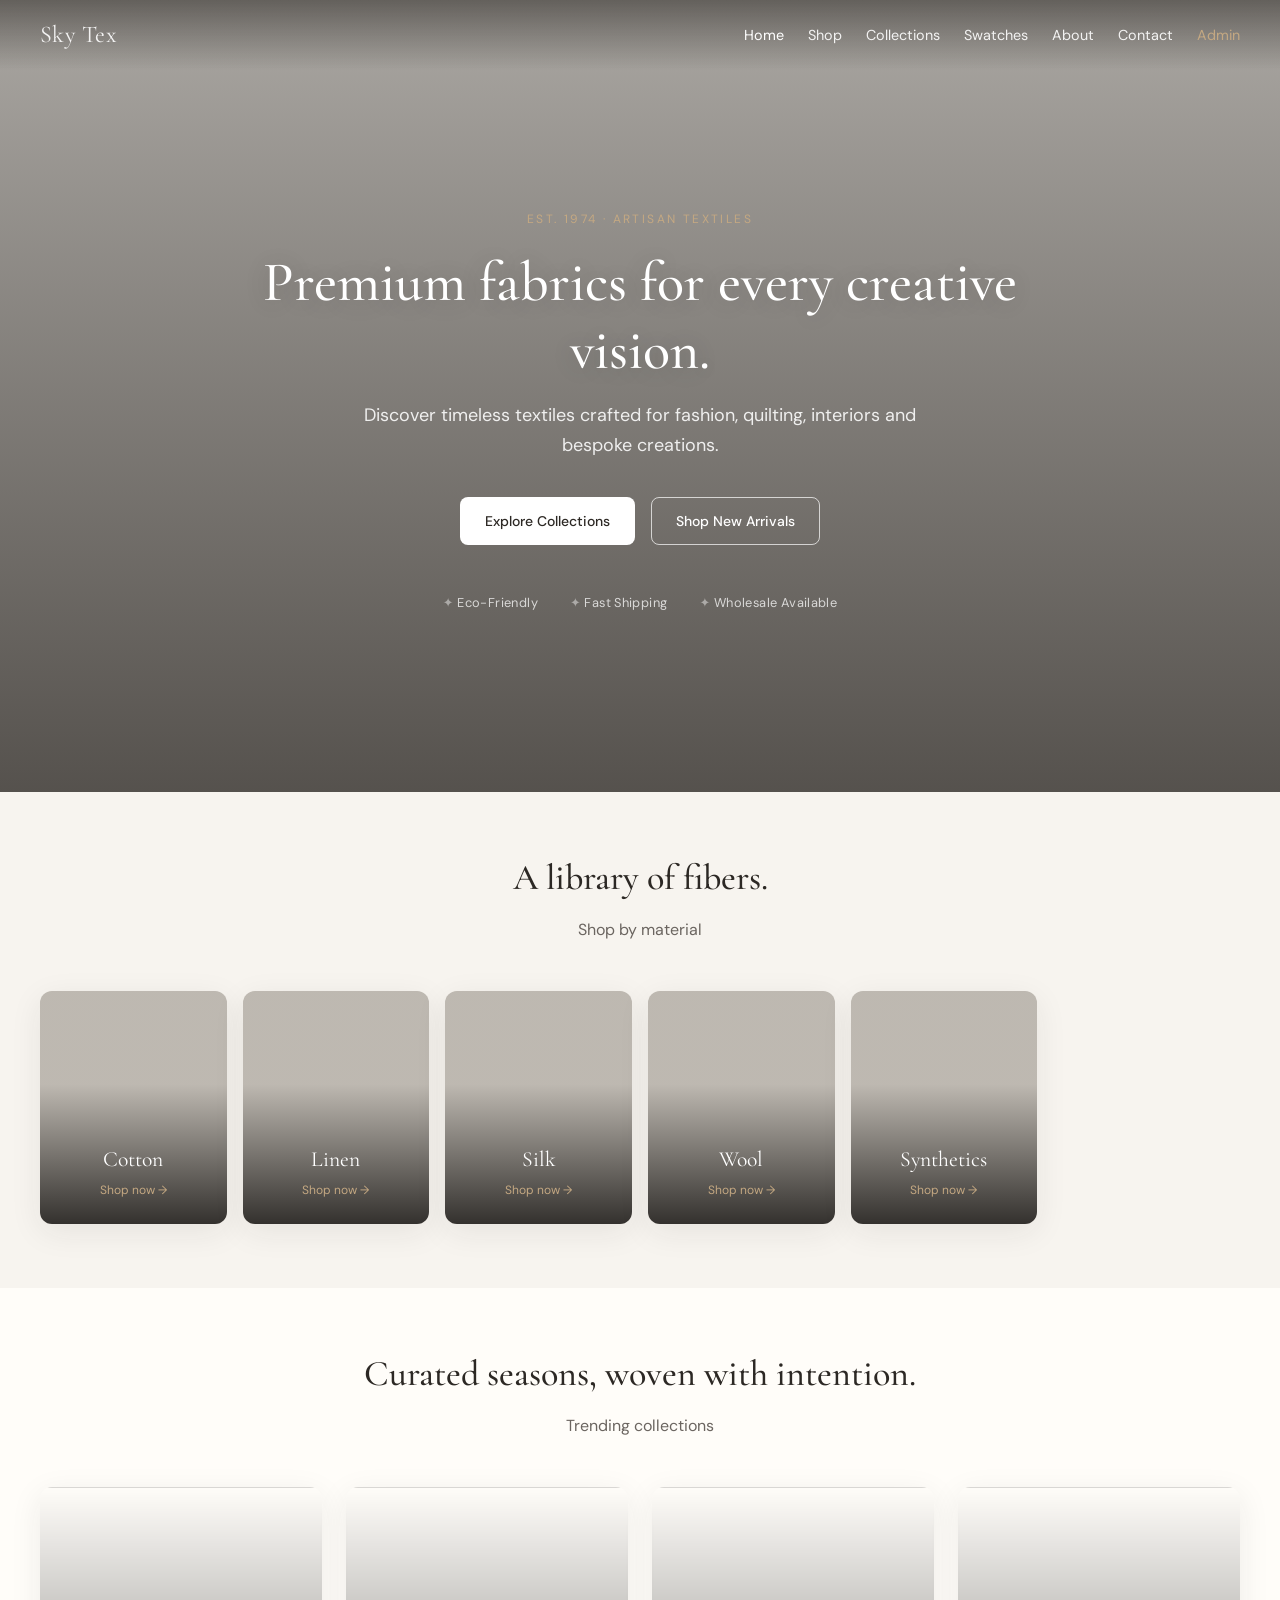
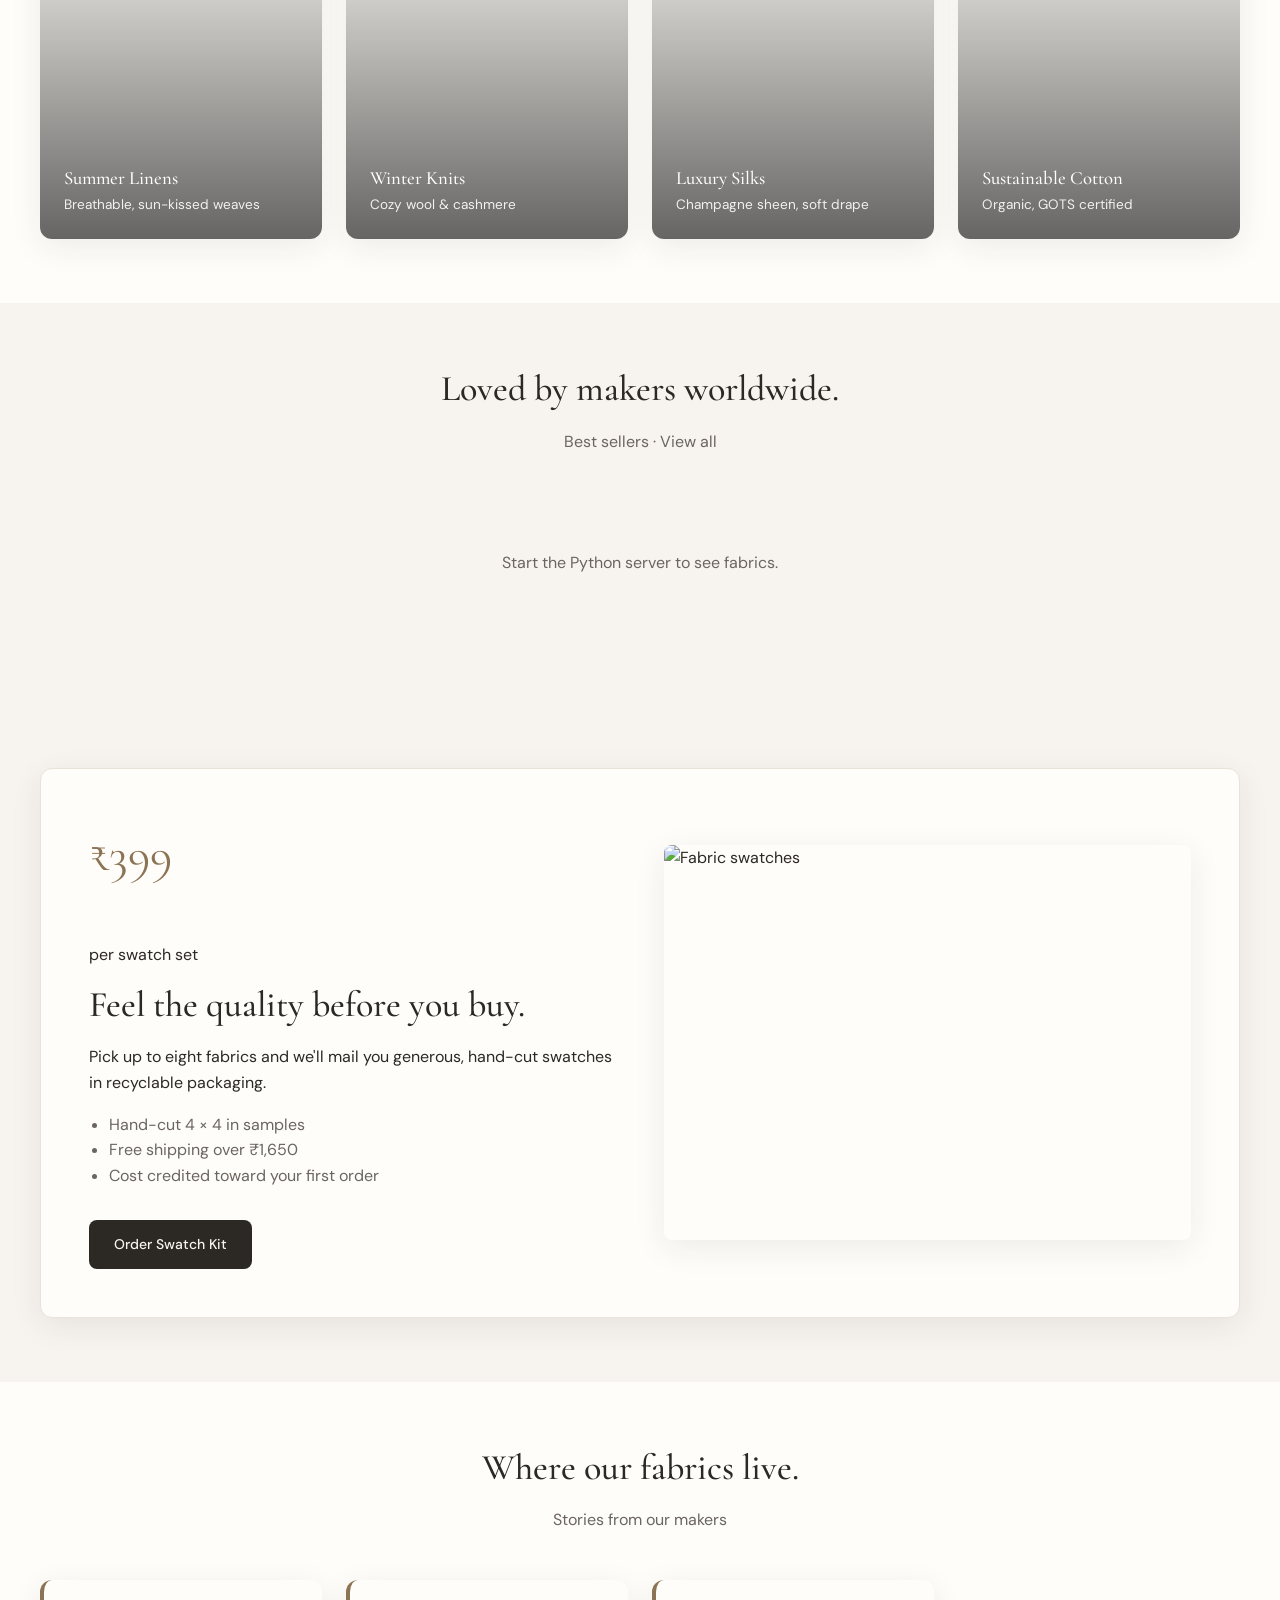
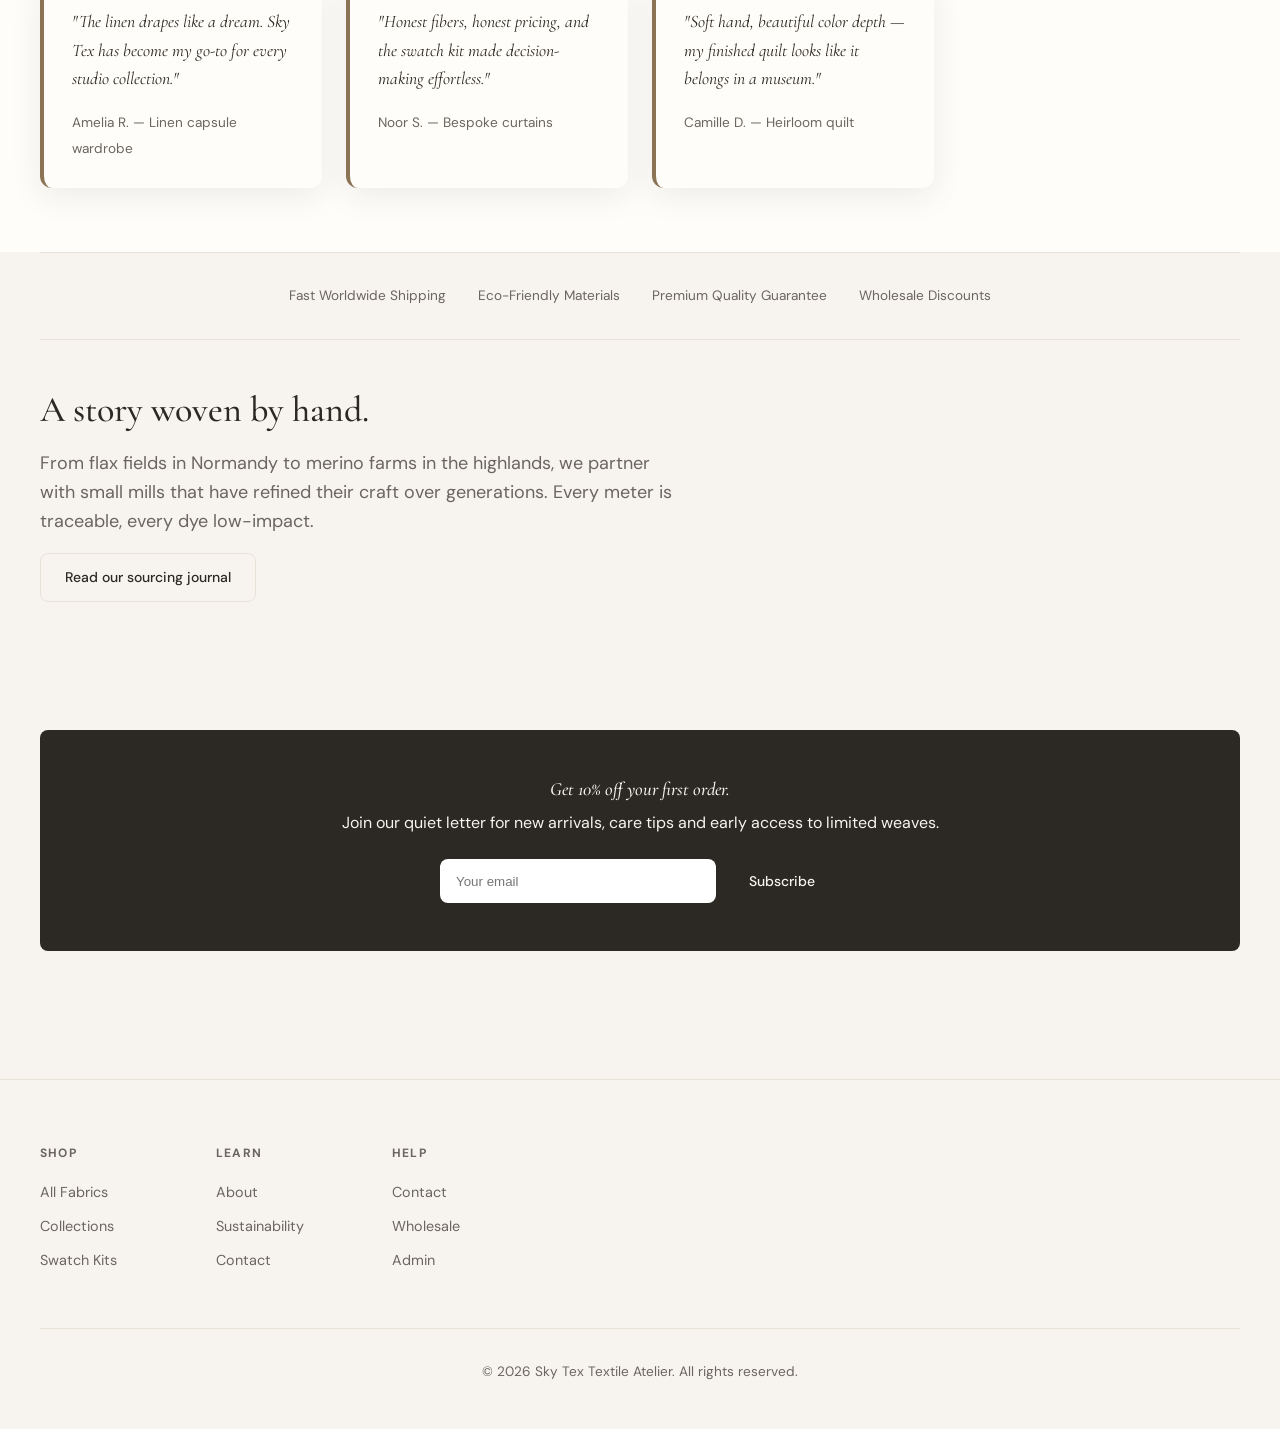
==== commit 598d1102: "Update company name to Sky Tex" ====
--- a/frontend/index.html
+++ b/frontend/index.html
@@ -3,7 +3,7 @@
 <head>
   <meta charset="UTF-8" />
   <meta name="viewport" content="width=device-width, initial-scale=1.0" />
-  <title>Maison Lin — Premium Fabrics</title>
+  <title>Sky Tex — Premium Fabrics</title>
   <link rel="preconnect" href="https://fonts.googleapis.com" />
   <link rel="preconnect" href="https://fonts.gstatic.com" crossorigin />
   <link href="https://fonts.googleapis.com/css2?family=Cormorant+Garamond:ital,wght@0,400;0,500;1,400&family=DM+Sans:wght@400;500&display=swap" rel="stylesheet" />
@@ -12,7 +12,7 @@
 <body class="page-home">
   <header class="site-header site-header--transparent">
     <div class="container site-header__inner">
-      <a href="index.html" class="logo">Maison Lin</a>
+      <a href="index.html" class="logo">Sky Tex</a>
       <nav class="nav">
         <a href="index.html" class="is-active">Home</a>
         <a href="shop.html">Shop</a>
@@ -117,7 +117,7 @@
         </div>
         <div class="testimonials">
           <article class="testimonial">
-            <blockquote>"The linen drapes like a dream. Maison Lin has become my go-to for every studio collection."</blockquote>
+            <blockquote>"The linen drapes like a dream. Sky Tex has become my go-to for every studio collection."</blockquote>
             <cite>Amelia R. — Linen capsule wardrobe</cite>
           </article>
           <article class="testimonial">
@@ -185,7 +185,7 @@
           </ul>
         </div>
       </div>
-      <p class="footer-bottom">© 2026 Maison Lin Textile Atelier. All rights reserved.</p>
+      <p class="footer-bottom">© 2026 Sky Tex Textile Atelier. All rights reserved.</p>
     </div>
   </footer>
 
--- a/frontend/css/styles.css
+++ b/frontend/css/styles.css
@@ -1,4 +1,4 @@
-/* Maison Lin — Fabric Atelier */
+/* Sky Tex — Fabric Atelier */
 
 :root {
   --bg: #f7f4ef;
